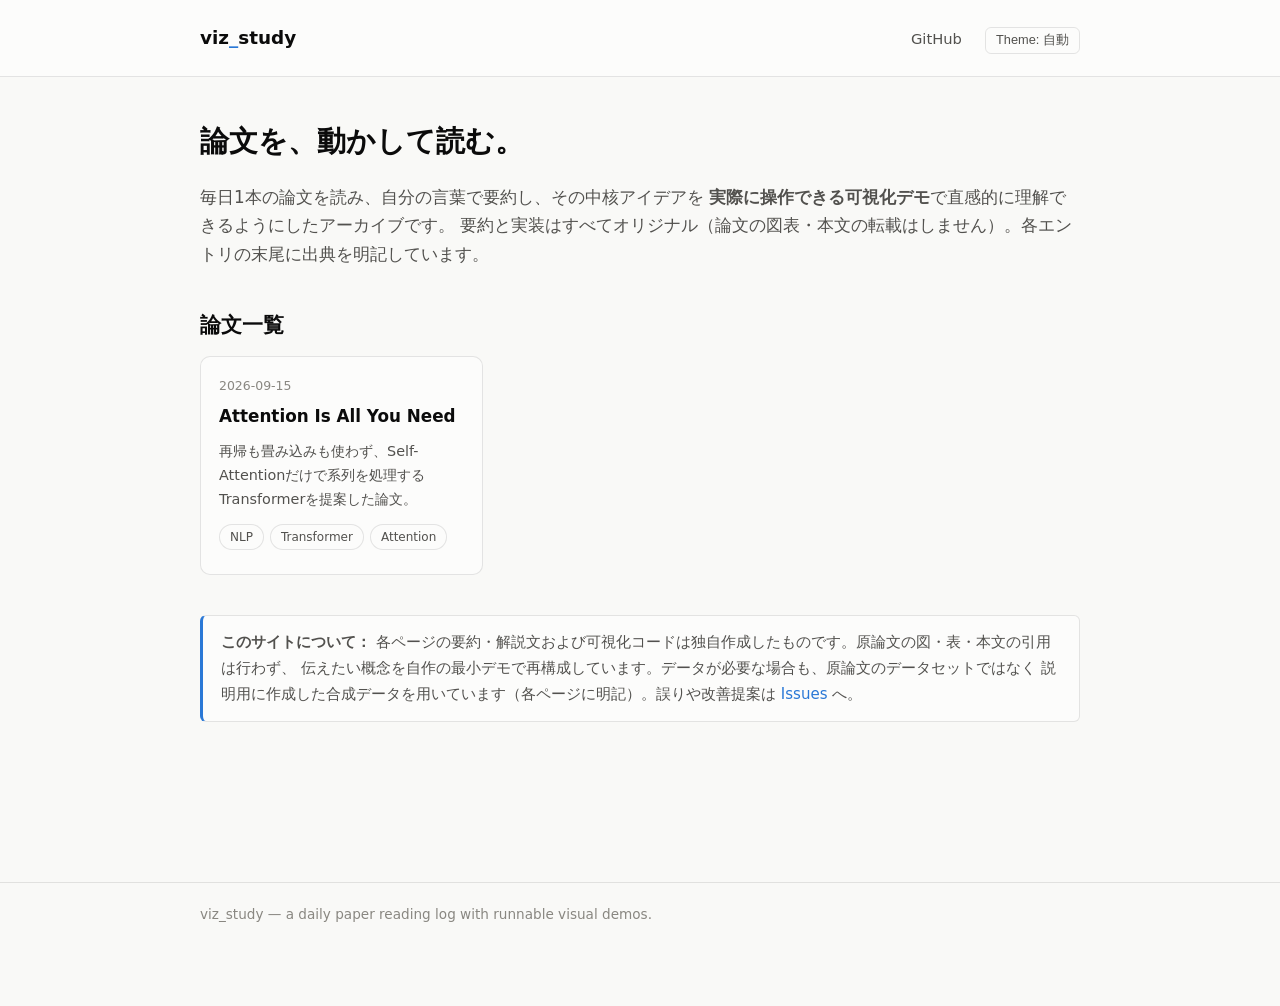
==== index.html @ b5884999 "Initial site scaffold: daily paper log with interactive viz demos - Static, build-free HTML/CSS/JS s" ====
<!doctype html>
<html lang="ja">
<head>
<meta charset="utf-8">
<meta name="viewport" content="width=device-width, initial-scale=1">
<title>viz_study — 論文を動かして読む</title>
<meta name="description" content="毎日1本の論文を読み、自分の言葉でまとめ、実際に触れる可視化デモで直感的に理解するための個人アーカイブ。">
<link rel="stylesheet" href="assets/css/style.css">
</head>
<body>
<header class="site-header">
  <div class="wrap">
    <div class="brand">viz<span>_</span>study</div>
    <nav>
      <a href="https://github.com/on6848/viz_study" target="_blank" rel="noopener">GitHub</a>
      <button class="theme-toggle" data-theme-toggle type="button"></button>
    </nav>
  </div>
</header>

<main class="wrap">
  <h1>論文を、動かして読む。</h1>
  <p class="lede">
    毎日1本の論文を読み、自分の言葉で要約し、その中核アイデアを
    <strong>実際に操作できる可視化デモ</strong>で直感的に理解できるようにしたアーカイブです。
    要約と実装はすべてオリジナル（論文の図表・本文の転載はしません）。各エントリの末尾に出典を明記しています。
  </p>

  <h2>論文一覧</h2>
  <div class="card-grid" data-paper-grid>
    <p style="color:var(--text-muted)">読み込み中…</p>
  </div>

  <div class="callout" style="margin-top:40px">
    <strong>このサイトについて：</strong>
    各ページの要約・解説文および可視化コードは独自作成したものです。原論文の図・表・本文の引用は行わず、
    伝えたい概念を自作の最小デモで再構成しています。データが必要な場合も、原論文のデータセットではなく
    説明用に作成した合成データを用いています（各ページに明記）。誤りや改善提案は
    <a href="https://github.com/on6848/viz_study/issues" target="_blank" rel="noopener">Issues</a> へ。
  </div>
</main>

<footer class="site-footer">
  <div class="wrap">viz_study — a daily paper reading log with runnable visual demos.</div>
</footer>

<script src="assets/js/site.js"></script>
</body>
</html>
---- assets/css/style.css ----
/* ============================================================
   viz_study — shared design tokens & layout
   Palette: dataviz skill default (validated, CVD-safe)
   ============================================================ */

:root {
  color-scheme: light;
  --surface-1:      #fcfcfb;   /* card / chart surface */
  --surface-page:   #f9f9f7;   /* page plane */
  --text-primary:   #0b0b0b;
  --text-secondary: #52514e;
  --text-muted:     #898781;
  --gridline:       #e1e0d9;
  --baseline:       #c3c2b7;
  --border:         rgba(11,11,11,0.10);

  --series-1: #2a78d6; /* blue    */
  --series-2: #eb6834; /* orange  */
  --series-3: #1baf7a; /* aqua    */
  --series-4: #eda100; /* yellow  */
  --series-5: #e87ba4; /* magenta */
  --series-6: #008300; /* green   */
  --series-7: #4a3aa7; /* violet  */
  --series-8: #e34948; /* red     */

  /* sequential blue ramp, light -> dark */
  --seq-100: #cde2fb;
  --seq-200: #9ec5f4;
  --seq-300: #6da7ec;
  --seq-400: #3987e5;
  --seq-500: #256abf;
  --seq-600: #184f95;
  --seq-700: #0d366b;

  --link: var(--series-1);
  --code-bg: #f1efe9;
}

@media (prefers-color-scheme: dark) {
  :root:where(:not([data-theme="light"])) {
    color-scheme: dark;
    --surface-1:      #1a1a19;
    --surface-page:   #0d0d0d;
    --text-primary:   #ffffff;
    --text-secondary: #c3c2b7;
    --text-muted:     #898781;
    --gridline:       #2c2c2a;
    --baseline:       #383835;
    --border:         rgba(255,255,255,0.10);

    --series-1: #3987e5;
    --series-2: #d95926;
    --series-3: #199e70;
    --series-4: #c98500;
    --series-5: #d55181;
    --series-6: #008300;
    --series-7: #9085e9;
    --series-8: #e66767;

    --code-bg: #232320;
  }
}
:root[data-theme="dark"] {
  color-scheme: dark;
  --surface-1:      #1a1a19;
  --surface-page:   #0d0d0d;
  --text-primary:   #ffffff;
  --text-secondary: #c3c2b7;
  --text-muted:     #898781;
  --gridline:       #2c2c2a;
  --baseline:       #383835;
  --border:         rgba(255,255,255,0.10);

  --series-1: #3987e5;
  --series-2: #d95926;
  --series-3: #199e70;
  --series-4: #c98500;
  --series-5: #d55181;
  --series-6: #008300;
  --series-7: #9085e9;
  --series-8: #e66767;

  --code-bg: #232320;
}

* { box-sizing: border-box; }

html, body {
  margin: 0;
  padding: 0;
  background: var(--surface-page);
  color: var(--text-primary);
  font-family: system-ui, -apple-system, "Segoe UI", "Hiragino Sans", "Noto Sans JP", sans-serif;
  line-height: 1.7;
}

a { color: var(--link); text-decoration: none; }
a:hover { text-decoration: underline; }

.wrap {
  max-width: 920px;
  margin: 0 auto;
  padding: 0 20px 80px;
}

header.site-header {
  border-bottom: 1px solid var(--border);
  background: var(--surface-1);
  margin-bottom: 40px;
}
header.site-header .wrap {
  padding-top: 22px;
  padding-bottom: 22px;
  display: flex;
  align-items: baseline;
  justify-content: space-between;
  gap: 16px;
  flex-wrap: wrap;
}
header.site-header .brand {
  font-size: 1.15rem;
  font-weight: 700;
  color: var(--text-primary);
}
header.site-header .brand span {
  color: var(--series-1);
}
header.site-header nav a {
  color: var(--text-secondary);
  font-size: 0.92rem;
  margin-left: 18px;
}

h1 { font-size: 1.8rem; margin: 0 0 8px; }
h2 { font-size: 1.3rem; margin: 40px 0 12px; }
h3 { font-size: 1.05rem; margin: 24px 0 8px; }

.lede {
  color: var(--text-secondary);
  font-size: 1.05rem;
  margin-bottom: 32px;
}

.meta {
  color: var(--text-muted);
  font-size: 0.88rem;
  margin-bottom: 24px;
}
.meta a { color: var(--text-muted); text-decoration: underline; }

.tag {
  display: inline-block;
  font-size: 0.75rem;
  color: var(--text-secondary);
  background: var(--surface-1);
  border: 1px solid var(--border);
  border-radius: 999px;
  padding: 2px 10px;
  margin: 0 6px 6px 0;
}

.card-grid {
  display: grid;
  grid-template-columns: repeat(auto-fill, minmax(260px, 1fr));
  gap: 16px;
}

.card {
  display: block;
  background: var(--surface-1);
  border: 1px solid var(--border);
  border-radius: 10px;
  padding: 18px;
  color: var(--text-primary);
  transition: border-color 0.15s ease, transform 0.15s ease;
}
.card:hover {
  border-color: var(--series-1);
  text-decoration: none;
  transform: translateY(-2px);
}
.card .card-date {
  font-size: 0.78rem;
  color: var(--text-muted);
  margin-bottom: 6px;
}
.card h3 {
  margin: 0 0 8px;
  font-size: 1.05rem;
}
.card p {
  margin: 0;
  color: var(--text-secondary);
  font-size: 0.9rem;
}

.callout {
  background: var(--surface-1);
  border: 1px solid var(--border);
  border-left: 3px solid var(--series-1);
  border-radius: 6px;
  padding: 14px 18px;
  margin: 20px 0;
  font-size: 0.94rem;
  color: var(--text-secondary);
}
.callout.note-source { border-left-color: var(--series-4); }

.demo-panel {
  background: var(--surface-1);
  border: 1px solid var(--border);
  border-radius: 12px;
  padding: 20px;
  margin: 20px 0 32px;
}

code, pre {
  background: var(--code-bg);
  border-radius: 4px;
}
code { padding: 1px 5px; font-size: 0.88em; }
pre { padding: 14px; overflow-x: auto; }
pre code { padding: 0; }

table { border-collapse: collapse; width: 100%; font-size: 0.92rem; }
th, td { text-align: left; border-bottom: 1px solid var(--gridline); padding: 6px 10px; }
th { color: var(--text-muted); font-weight: 600; }

footer.site-footer {
  margin-top: 60px;
  padding-top: 20px;
  border-top: 1px solid var(--border);
  color: var(--text-muted);
  font-size: 0.85rem;
}

.theme-toggle {
  background: none;
  border: 1px solid var(--border);
  border-radius: 6px;
  color: var(--text-secondary);
  font-size: 0.8rem;
  padding: 4px 10px;
  cursor: pointer;
  margin-left: 18px;
}
.theme-toggle:hover { border-color: var(--series-1); }

.back-link { font-size: 0.9rem; }
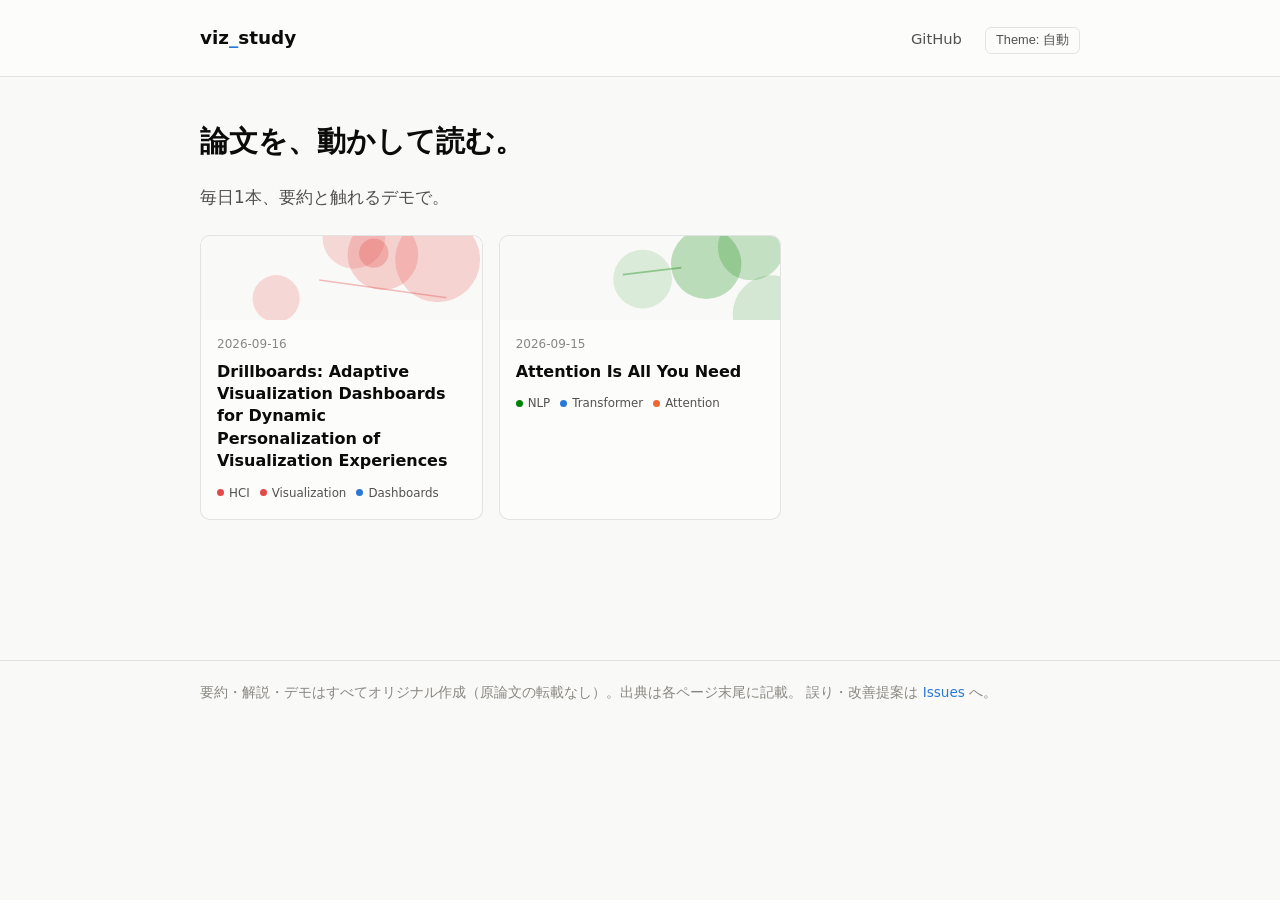
==== commit 2867ad14: "Redesign the top page: graphic-first card list, less prose - Each card now shows a small generated a" ====
--- a/index.html
+++ b/index.html
@@ -20,28 +20,18 @@
 
 <main class="wrap">
   <h1>論文を、動かして読む。</h1>
-  <p class="lede">
-    毎日1本の論文を読み、自分の言葉で要約し、その中核アイデアを
-    <strong>実際に操作できる可視化デモ</strong>で直感的に理解できるようにしたアーカイブです。
-    要約と実装はすべてオリジナル（論文の図表・本文の転載はしません）。各エントリの末尾に出典を明記しています。
-  </p>
+  <p class="lede" style="margin-bottom:24px">毎日1本、要約と触れるデモで。</p>
 
-  <h2>論文一覧</h2>
   <div class="card-grid" data-paper-grid>
     <p style="color:var(--text-muted)">読み込み中…</p>
-  </div>
-
-  <div class="callout" style="margin-top:40px">
-    <strong>このサイトについて：</strong>
-    各ページの要約・解説文および可視化コードは独自作成したものです。原論文の図・表・本文の引用は行わず、
-    伝えたい概念を自作の最小デモで再構成しています。データが必要な場合も、原論文のデータセットではなく
-    説明用に作成した合成データを用いています（各ページに明記）。誤りや改善提案は
-    <a href="https://github.com/on6848/viz_study/issues" target="_blank" rel="noopener">Issues</a> へ。
   </div>
 </main>
 
 <footer class="site-footer">
-  <div class="wrap">viz_study — a daily paper reading log with runnable visual demos.</div>
+  <div class="wrap">
+    要約・解説・デモはすべてオリジナル作成（原論文の転載なし）。出典は各ページ末尾に記載。
+    誤り・改善提案は <a href="https://github.com/on6848/viz_study/issues" target="_blank" rel="noopener">Issues</a> へ。
+  </div>
 </footer>
 
 <script src="assets/js/site.js"></script>
--- a/assets/css/style.css
+++ b/assets/css/style.css
@@ -170,7 +170,7 @@
   background: var(--surface-1);
   border: 1px solid var(--border);
   border-radius: 10px;
-  padding: 18px;
+  overflow: hidden;
   color: var(--text-primary);
   transition: border-color 0.15s ease, transform 0.15s ease;
 }
@@ -179,19 +179,42 @@
   text-decoration: none;
   transform: translateY(-2px);
 }
+.card-banner {
+  width: 100%;
+  height: 84px;
+  display: block;
+  background: var(--surface-page);
+}
+.card-banner svg { width: 100%; height: 100%; display: block; }
+.card-body { padding: 14px 16px 16px; }
 .card .card-date {
-  font-size: 0.78rem;
+  font-size: 0.75rem;
   color: var(--text-muted);
   margin-bottom: 6px;
 }
 .card h3 {
-  margin: 0 0 8px;
-  font-size: 1.05rem;
-}
-.card p {
   margin: 0;
-  color: var(--text-secondary);
-  font-size: 0.9rem;
+  font-size: 1.0rem;
+  line-height: 1.4;
+}
+.card-tags {
+  display: flex;
+  flex-wrap: wrap;
+  gap: 10px;
+  margin-top: 10px;
+}
+.tag-chip {
+  display: inline-flex;
+  align-items: center;
+  gap: 5px;
+  font-size: 0.74rem;
+  color: var(--text-secondary);
+}
+.tag-chip .dot {
+  width: 7px;
+  height: 7px;
+  border-radius: 50%;
+  display: inline-block;
 }
 
 .callout {
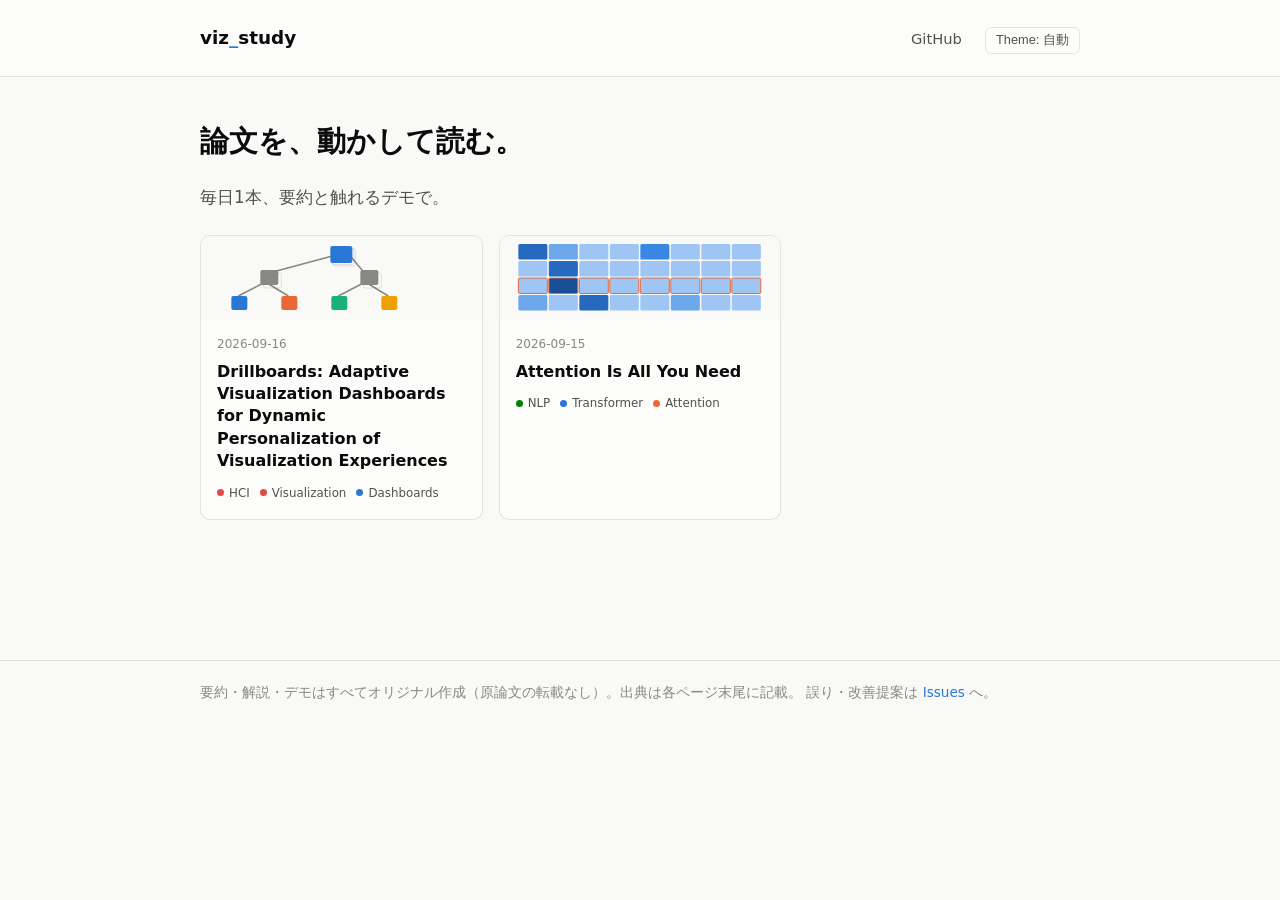
==== commit da4e9fbf: "Replace card thumbnails with real technique previews Cards on the top page were showing an abstract " ====
--- a/index.html
+++ b/index.html
@@ -5,7 +5,7 @@
 <meta name="viewport" content="width=device-width, initial-scale=1">
 <title>viz_study — 論文を動かして読む</title>
 <meta name="description" content="毎日1本の論文を読み、自分の言葉でまとめ、実際に触れる可視化デモで直感的に理解するための個人アーカイブ。">
-<link rel="stylesheet" href="assets/css/style.css">
+<link rel="stylesheet" href="assets/css/style.css?v=20260916b">
 </head>
 <body>
 <header class="site-header">
@@ -34,6 +34,6 @@
   </div>
 </footer>
 
-<script src="assets/js/site.js"></script>
+<script src="assets/js/site.js?v=20260916b"></script>
 </body>
 </html>
